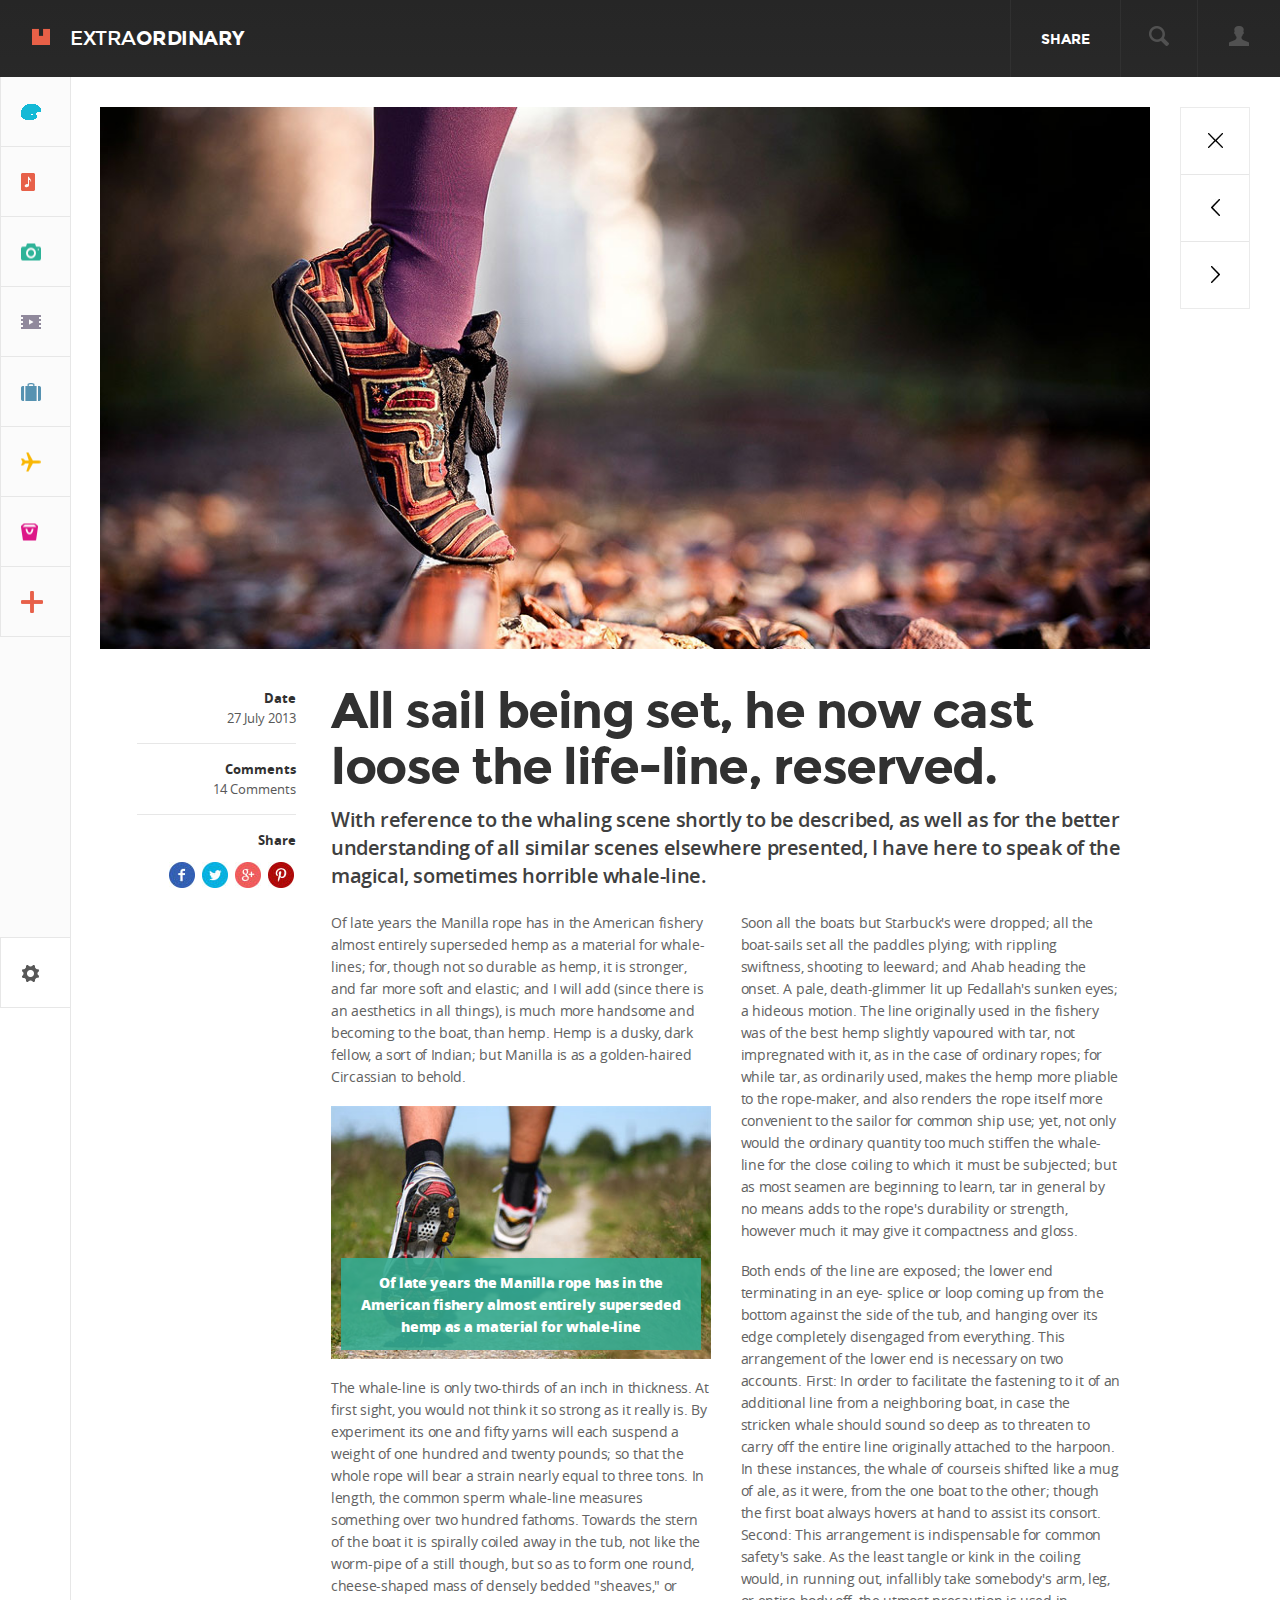
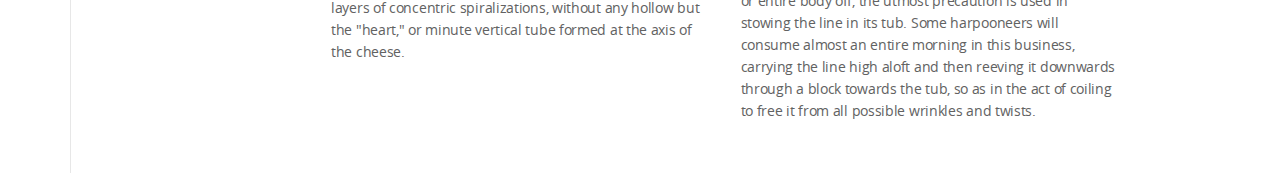
==== details.html @ 8a3b9251 "Details page added" ====
<!DOCTYPE html>
<html lang="en">
<head>
    <meta charset="UTF-8">
    <title>Extraordinary</title>
    <link rel="stylesheet" href="stylesheet.css"/>
    <link rel="stylesheet" href="reset.css"/>
</head>
<body>
    <header>
        <a class="logo" href="index.html">
            <div class="logo-image"><span class="hidden-label">Logo</span></div>
            <h1 class="sitename">Extra<span>ordinary</span></h1>
        </a>
       <div class="account-wrapper">
           <div class="social">
               <span class="social-label">Share</span>
               <ul class="social-menu">
                   <li>
                       <a  class="" href="#">
                           <span class="social-menu-icon social-menu-icon-facebook"></span>
                           <span class="social-menu-label">Facebook</span>
                       </a>
                   </li>
                   <li>
                       <a class="" href="#">
                           <span class="social-menu-icon social-menu-icon-twitter"></span>
                           <span class="social-menu-label">Twitter</span>
                       </a>
                   </li>
                   <li>
                       <a class="" href="#">
                           <span class="social-menu-icon social-menu-icon-google"></span>
                           <span class="social-menu-label"> Google +</span>
                       </a>
                   </li>
                   <li>
                       <a class="" href="#">
                           <span class="social-menu-icon social-menu-icon-pinterest"></span>
                           <span class="social-menu-label">Pinterest</span>
                       </a>
                   </li>
               </ul>
           </div>
           <div class="search">
               <span class="hidden-label">Search</span>
               <div class="search-icon"></div>
           </div>
           <div class="user">
               <span class="hidden-label">User</span>
               <div class="user-icon"></div>
           </div>
       </div>
    </header>
    <div class="page-wrapper">
        <div class="menu">
            <nav class="main-menu">
                <ul>
                    <li class="main-menu-item main-menu-item-palette"><a href="#"><span>Palette</span></a></li>
                    <li class="main-menu-item main-menu-item-music"><a href="#"><span>Music</span></a></li>
                    <li class="main-menu-item main-menu-item-photo"><a href="#"><span>Photo</span></a></li>
                    <li class="main-menu-item main-menu-item-video"><a href="#"><span>Video</span></a></li>
                    <li class="main-menu-item main-menu-item-business"><a href="#"><span>Business</span></a></li>
                    <li class="main-menu-item main-menu-item-travel"><a href="#"><span>Travel</span></a></li>
                    <li class="main-menu-item main-menu-item-shopping"><a href="#"><span>Shopping</span></a></li>
                    <li class="main-menu-item main-menu-item-add"><a href="#"><span>Add new</span></a></li>
                    <li class="main-menu-item-empty"></li>
                    <li class="main-menu-item main-menu-item-settings"><a href="#"></a></li>
                </ul>
            </nav>
        </div>
        <section class="content details-content">
            <article class="article-full">
                <div class="article-image article-full-image">
                    <a href="#"><img src="img/article-details-image.jpg" width="470" height="255" alt="img"/></a>
                </div>

                <div class="article-full-content">
                    <div class="article-full-info">
                        <div class="article-full-info-item article-full-info-date">
                            <span class="article-full-info-label">Date</span>
                            <span class="article-full-info-value">27 July 2013</span>
                        </div>
                        <div class="article-full-info-item article-full-info-comment">
                            <span class="article-full-info-label">Comments</span>
                            <span class="article-full-info-value"><a href="#">14 Comments</a></span>
                        </div>
                        <div class="article-full-info-item article-full-info-share">
                            <span class="article-full-info-label">Share</span>
                            <ul>
                                <li><a class="article-full-info-icon article-full-info-icon-facebook" href="#"></a></li>
                                <li><a class="article-full-info-icon article-full-info-icon-twitter" href="#"></a></li>
                                <li><a class="article-full-info-icon article-full-info-icon-google" href="#"></a></li>
                                <li><a class="article-full-info-icon article-full-info-icon-pinterest" href="#"></a></li>
                            </ul>
                        </div>
                    </div>
                    <div class="article-full-details">
                        <h1 class="article-title article-full-details-title">
                            All sail being set, he now cast loose the life-line, reserved.
                        </h1>
                        <h2 class="article-full-details-subtitle">
                            With reference to the whaling scene shortly to be described, as well as for the better understanding of all similar
                            scenes elsewhere presented, I have here to speak of the magical, sometimes horrible whale-line.
                        </h2>
                        <div class="article-text article-full-details-text article-full-details-text-column">
                            <p>
                                Of late years the Manilla rope has in the American fishery almost entirely
                                superseded hemp as a material for whale-lines; for, though not so durable
                                as hemp, it is stronger, and far more soft and elastic; and I will add (since
                                there is an aesthetics in all things), is much more handsome and becoming
                                to the boat, than hemp. Hemp is a dusky, dark fellow, a sort of Indian; but
                                Manilla is as a golden-haired Circassian to behold.
                            </p>
                            <div class="article-image article-full-details-text-image">
                                <img src="img/article-details-text-image.jpg" width="470" height="255" alt="img"/>
                                <div class="article-full-details-text-image-overlay">
                                    <p>
                                        Of late years the Manilla rope has in the American fishery almost entirely superseded hemp as a material for whale-line
                                    </p>
                                </div>
                            </div>
                            <p>
                                The whale-line is only two-thirds of an inch in thickness. At first sight, you
                                would not think it so strong as it really is. By experiment its one and fifty
                                yarns will each suspend a weight of one hundred and twenty pounds; so
                                that the whole rope will bear a strain nearly equal to three tons. In length,
                                the common sperm whale-line measures something over two hundred
                                fathoms. Towards the stern of the boat it is spirally coiled away in the tub,
                                not like the worm-pipe of a still though, but so as to form one round,
                                cheese-shaped mass of densely bedded "sheaves," or layers of concentric
                                spiralizations, without any hollow but the "heart," or minute vertical tube
                                formed at the axis of the cheese.
                            </p>
                        </div>
                        <div class="article-text article-full-details-text article-full-details-text-column">
                            <p>
                                Soon all the boats but Starbuck's were dropped; all the boat-sails set all the
                                paddles plying; with rippling swiftness, shooting to leeward; and Ahab
                                heading the onset. A pale, death-glimmer lit up Fedallah's sunken eyes; a
                                hideous motion. The line originally used in the fishery was of the best hemp
                                slightly vapoured with tar, not impregnated with it, as in the case of
                                ordinary ropes; for while tar, as ordinarily used, makes the hemp more
                                pliable to the rope-maker, and also renders the rope itself more convenient
                                to the sailor for common ship use; yet, not only would the ordinary quantity
                                too much stiffen the whale-line for the close coiling to which it must be
                                subjected; but as most seamen are beginning to learn, tar in general by no
                                means adds to the rope's durability or strength, however much it may give
                                it compactness and gloss.
                            </p>
                            <p>
                                Both ends of the line are exposed; the lower end terminating in an eye-
                                splice or loop coming up from the bottom against the side of the tub, and
                                hanging over its edge completely disengaged from everything. This
                                arrangement of the lower end is necessary on two accounts. First: In order
                                to facilitate the fastening to it of an additional line from a neighboring boat,
                                in case the stricken whale should sound so deep as to threaten to carry off
                                the entire line originally attached to the harpoon. In these instances, the
                                whale of courseis shifted like a mug of ale, as it were, from the one boat to
                                the other; though the first boat always hovers at hand to assist its consort.
                                Second: This arrangement is indispensable for common safety's sake.
                                As the least tangle or kink in the coiling would, in running out, infallibly take
                                somebody's arm, leg, or entire body off, the utmost precaution is used in
                                stowing the line in its tub. Some harpooneers will consume almost an entire
                                morning in this business, carrying the line high aloft and then reeving it
                                downwards through a block towards the tub, so as in the act of coiling to
                                free it from all possible wrinkles and twists.
                            </p>
                        </div>
                    </div>
                </div>
            </article>
        </section>
        <div class="pagination">
            <ul>
                <li><a class="pagination-item pagination-item-close" href="#"></a></li>
                <li><a class="pagination-item pagination-item-prev" href="#"></a></li>
                <li><a class="pagination-item pagination-item-next" href="#"></a></li>
            </ul>
        </div>
    </div>
</body>
</html>
---- stylesheet.css ----
@font-face {
    font-family: 'montserratbold';
    src: url('fonts/julieta-ulanovsky_montserrat/montserrat-bold-webfont.eot');
    src: url('fonts/julieta-ulanovsky_montserrat/montserrat-bold-webfont.eot?#iefix') format('embedded-opentype'),
    url('fonts/julieta-ulanovsky_montserrat/montserrat-bold-webfont.woff2') format('woff2'),
    url('fonts/julieta-ulanovsky_montserrat/montserrat-bold-webfont.woff') format('woff'),
    url('fonts/julieta-ulanovsky_montserrat/montserrat-bold-webfont.ttf') format('truetype');
    font-weight: normal;
    font-style: normal;
}

@font-face {
    font-family: 'montserratregular';
    src: url('fonts/julieta-ulanovsky_montserrat/montserrat-regular-webfont.eot');
    src: url('fonts/julieta-ulanovsky_montserrat/montserrat-regular-webfont.eot?#iefix') format('embedded-opentype'),
    url('fonts/julieta-ulanovsky_montserrat/montserrat-regular-webfont.woff2') format('woff2'),
    url('fonts/julieta-ulanovsky_montserrat/montserrat-regular-webfont.woff') format('woff'),
    url('fonts/julieta-ulanovsky_montserrat/montserrat-regular-webfont.ttf') format('truetype');
    font-weight: normal;
    font-style: normal;
}

@font-face {
    font-family: 'open_sansbold';
    src: url('fonts/Open_Sans/opensans-bold-webfont.eot');
    src: url('fonts/Open_Sans/opensans-bold-webfont.eot?#iefix') format('embedded-opentype'),
    url('fonts/Open_Sans/opensans-bold-webfont.woff2') format('woff2'),
    url('fonts/Open_Sans/opensans-bold-webfont.woff') format('woff'),
    url('fonts/Open_Sans/opensans-bold-webfont.ttf') format('truetype');
    font-weight: normal;
    font-style: normal;
}

@font-face {
    font-family: 'open_sansbold_italic';
    src: url('fonts/Open_Sans/opensans-bolditalic-webfont.eot');
    src: url('fonts/Open_Sans/opensans-bolditalic-webfont.eot?#iefix') format('embedded-opentype'),
    url('fonts/Open_Sans/opensans-bolditalic-webfont.woff2') format('woff2'),
    url('fonts/Open_Sans/opensans-bolditalic-webfont.woff') format('woff'),
    url('fonts/Open_Sans/opensans-bolditalic-webfont.ttf') format('truetype');
    font-weight: normal;
    font-style: normal;
}

@font-face {
    font-family: 'open_sansextrabold';
    src: url('fonts/Open_Sans/opensans-extrabold-webfont.eot');
    src: url('fonts/Open_Sans/opensans-extrabold-webfont.eot?#iefix') format('embedded-opentype'),
    url('fonts/Open_Sans/opensans-extrabold-webfont.woff2') format('woff2'),
    url('fonts/Open_Sans/opensans-extrabold-webfont.woff') format('woff'),
    url('fonts/Open_Sans/opensans-extrabold-webfont.ttf') format('truetype');
    font-weight: normal;
    font-style: normal;
}

@font-face {
    font-family: 'open_sansextrabold_italic';
    src: url('fonts/Open_Sans/opensans-extrabolditalic-webfont.eot');
    src: url('fonts/Open_Sans/opensans-extrabolditalic-webfont.eot?#iefix') format('embedded-opentype'),
    url('fonts/Open_Sans/opensans-extrabolditalic-webfont.woff2') format('woff2'),
    url('fonts/Open_Sans/opensans-extrabolditalic-webfont.woff') format('woff'),
    url('fonts/Open_Sans/opensans-extrabolditalic-webfont.ttf') format('truetype');
    font-weight: normal;
    font-style: normal;
}

@font-face {
    font-family: 'open_sansitalic';
    src: url('fonts/Open_Sans/opensans-italic-webfont.eot');
    src: url('fonts/Open_Sans/opensans-italic-webfont.eot?#iefix') format('embedded-opentype'),
    url('fonts/Open_Sans/opensans-italic-webfont.woff2') format('woff2'),
    url('fonts/Open_Sans/opensans-italic-webfont.woff') format('woff'),
    url('fonts/Open_Sans/opensans-italic-webfont.ttf') format('truetype');
    font-weight: normal;
    font-style: normal;
}

@font-face {
    font-family: 'open_sanslight';
    src: url('fonts/Open_Sans/opensans-light-webfont.eot');
    src: url('fonts/Open_Sans/opensans-light-webfont.eot?#iefix') format('embedded-opentype'),
    url('fonts/Open_Sans/opensans-light-webfont.woff2') format('woff2'),
    url('fonts/Open_Sans/opensans-light-webfont.woff') format('woff'),
    url('fonts/Open_Sans/opensans-light-webfont.ttf') format('truetype');
    font-weight: normal;
    font-style: normal;
}

@font-face {
    font-family: 'open_sanslight_italic';
    src: url('fonts/Open_Sans/opensans-lightitalic-webfont.eot');
    src: url('fonts/Open_Sans/opensans-lightitalic-webfont.eot?#iefix') format('embedded-opentype'),
    url('fonts/Open_Sans/opensans-lightitalic-webfont.woff2') format('woff2'),
    url('fonts/Open_Sans/opensans-lightitalic-webfont.woff') format('woff'),
    url('fonts/Open_Sans/opensans-lightitalic-webfont.ttf') format('truetype');
    font-weight: normal;
    font-style: normal;
}

@font-face {
    font-family: 'open_sansregular';
    src: url('fonts/Open_Sans/opensans-regular-webfont.eot');
    src: url('fonts/Open_Sans/opensans-regular-webfont.eot?#iefix') format('embedded-opentype'),
    url('fonts/Open_Sans/opensans-regular-webfont.woff2') format('woff2'),
    url('fonts/Open_Sans/opensans-regular-webfont.woff') format('woff'),
    url('fonts/Open_Sans/opensans-regular-webfont.ttf') format('truetype');
    font-weight: normal;
    font-style: normal;
}

@font-face {
    font-family: 'open_sanssemibold';
    src: url('fonts/Open_Sans/opensans-semibold-webfont.eot');
    src: url('fonts/Open_Sans/opensans-semibold-webfont.eot?#iefix') format('embedded-opentype'),
    url('fonts/Open_Sans/opensans-semibold-webfont.woff2') format('woff2'),
    url('fonts/Open_Sans/opensans-semibold-webfont.woff') format('woff'),
    url('fonts/Open_Sans/opensans-semibold-webfont.ttf') format('truetype');
    font-weight: normal;
    font-style: normal;
}

@font-face {
    font-family: 'open_sanssemibold_italic';
    src: url('fonts/Open_Sans/opensans-semibolditalic-webfont.eot');
    src: url('fonts/Open_Sans/opensans-semibolditalic-webfont.eot?#iefix') format('embedded-opentype'),
    url('fonts/Open_Sans/opensans-semibolditalic-webfont.woff2') format('woff2'),
    url('fonts/Open_Sans/opensans-semibolditalic-webfont.woff') format('woff'),
    url('fonts/Open_Sans/opensans-semibolditalic-webfont.ttf') format('truetype');
    font-weight: normal;
    font-style: normal;
}

@font-face {
    font-family: 'entyporegular';
    src: url('fonts/entypo/entypo-webfont.eot');
    src: url('fonts/entypo/entypo-webfont.eot?#iefix') format('embedded-opentype'),
    url('fonts/entypo/entypo-webfont.woff2') format('woff2'),
    url('fonts/entypo/entypo-webfont.woff') format('woff'),
    url('fonts/entypo/entypo-webfont.ttf') format('truetype');
    font-weight: normal;
    font-style: normal;
}

body {
    max-width: 100vw;
    height: 100%;
    margin: 0;
    padding: 0;
}
body, h1, h2, h3, h4, h5, h6 {
    font: 14px/22px 'open_sansregular';
}
.hidden-label {
    display: none;
}
header {
    background: -webkit-linear-gradient(90deg, rgba(255, 255, 255, 0.01) 0%, rgba(35, 36, 37, 0.01) 100%);
    background: -moz-linear-gradient(90deg, rgba(255, 255, 255, 0.01) 0%, rgba(35, 36, 37, 0.01) 100%);
    background: -o-linear-gradient(90deg, rgba(255, 255, 255, 0.01) 0%, rgba(35, 36, 37, 0.01) 100%);
    background: -ms-linear-gradient(90deg, rgba(255, 255, 255, 0.01) 0%, rgba(35, 36, 37, 0.01) 100%);
    background: linear-gradient(0deg, rgba(255, 255, 255, 0.01) 0%, rgba(35, 36, 37, 0.01) 100%);
    background-color:  #262626;
    padding: 0;
}
header:after {
    content: ".";
    display: block;
    height: 0;
    clear: both;
    visibility: hidden;
}
.logo {
    box-sizing: border-box;
    margin: 27px 14px 24px 32px;
    text-align: left;
    float: left;
}
.logo-image, .sitename {
    display: inline-block;
}
.logo-image {
    position: relative;
    width: 18px;
    height: 18px;
}
.logo-image:before {
    position: absolute;
    content: '';
    background: url('img/logo.png') no-repeat center;
    width: 100%;
    height: 100%;
    top: 0;
    left: 0;
}
.sitename {
    font: 20px/1 'montserratregular';
    text-transform: uppercase;
    color: white;
    letter-spacing: -0.5px;
    padding-left: 16px;
}
.sitename span {
    font-family: 'montserratbold';
}
.account-wrapper {
    float: right;
    box-sizing: border-box;
    padding: 0;
}
.social, .search, .user  {
    float: left;
    border-left: 1px solid rgba(235, 235, 235, 0.05);
    box-sizing: border-box;
    vertical-align: middle;
}
.social:hover, .search:hover, .user:hover {
    background: -webkit-linear-gradient(90deg, rgba(255, 255, 255, 0.01) 0%, rgba(35, 36, 37, 0.01) 100%);
    background: -moz-linear-gradient(90deg, rgba(255, 255, 255, 0.01) 0%, rgba(35, 36, 37, 0.01) 100%);
    background: -o-linear-gradient(90deg, rgba(255, 255, 255, 0.01) 0%, rgba(35, 36, 37, 0.01) 100%);
    background: -ms-linear-gradient(90deg, rgba(255, 255, 255, 0.01) 0%, rgba(35, 36, 37, 0.01) 100%);
    background: linear-gradient(0deg, rgba(255, 255, 255, 0.01) 0%, rgba(35, 36, 37, 0.01) 100%);
    background-color:  #1e1e1e;
}
.search {
    padding: 26px 28px 31px;
}
.search-icon, .user-icon {
    position: relative;
    width: 20px;
    height: 20px;
}
.search-icon:before, .user-icon:before {
    position: absolute;
    content: '';
    top: 0;
    left: 0;
    width: 100%;
    height: 100%;
    cursor: pointer;
}

.search-icon:before {
    background: url('img/search.png') no-repeat center;
}
.user {
    padding: 26px 31px 31px;
}
.user-icon:before {
    background: url('img/user.png') no-repeat center;
}
.social {
    position: relative;
    padding: 28px 30px 27px;
}
.social .social-label {
    color: white;
    font: 14px/18px 'montserratbold';
    text-transform: uppercase;
    cursor: pointer;
}
.social .social-menu {
    display: none;
}
.social:hover .social-menu {
    display: block;
}
.social-menu {
    position: absolute;
    top: 100%;
    right: 0;
    background-color: white;
    z-index: 1;
    border: 1px solid #484848;
    box-shadow: 4px 4px 0 0 rgba(0, 0, 0, 0.18);
    border-top-width: 0;

}
.social-menu li {
    border-bottom: 1px solid #e7e7e7;
}
.social-menu li:last-of-type {
    border: 0;
}
.social-menu a {
    display: block;
    padding: 0;
    white-space: nowrap;

}
.social-menu span {
    display: inline-block;
    vertical-align: middle;
}
.social-menu .social-menu-icon {
    padding-right: 15px;
    border-right: 1px solid #e7e7e7;
    position: relative;
    width: 35px;
    height: 44px;
}
.social-menu .social-menu-label {
    color: black;
    text-transform: uppercase;
    font: 13px/44px 'open_sansbold';
    padding: 0 50px 0 11px;
}
.social-menu .social-menu-icon:before {
    position: absolute;
    content: '';
    width: 22px;
    height: 20px;
    background-image: url('img/social-icons.png');
    top: 50%;
    left: 50%;
    transform: translateX(-50%) translateY(-50%);
}

.social-menu-icon-facebook:before {
    background-position: -2px -0px;
}
.social-menu-icon-twitter:before {
    background-position: -24px -22px;
}
.social-menu-icon-google:before {
    background-position: -24px -0px;
}
.social-menu-icon-pinterest:before {
    background-position: -2px -22px;
}
.page-wrapper {
    position: relative;
}
.menu {
    width: 70px;
    position: absolute;
    border-right: 1px solid #e7e7e7;
    bottom: 0;
    top: 0;
}
.main-menu ul {
    padding: 0;
    margin: 0;
}
.main-menu-item {
    list-style-type: none;
    line-height: 0;
    border: 0;
}
.main-menu-item a {
    text-transform: uppercase;
    background-color: rgba(249, 249, 249, 0.7);
    position: relative;
    text-decoration: none;
    font: 14px/18px 'montserratbold';
    color: white;
    display: inline-block;
    min-width: 70px;
    min-height: 70px;
    box-sizing: border-box;
    border: 1px solid #e7e7e7;
    border-top-width: 0;
    border-right-width: 0;
    white-space: nowrap;
}
.main-menu-item a:before {
    background-image: url('img/icons.png');
    position: absolute;
    content:'';
    top: 50%;
    left: 20px;
    transform: translateY(-50%);
    z-index: 2;
    width: 20px;
}
.main-menu-item a:hover:before {
    background-image: url('img/icons-hover.png');
}

.main-menu-item-palette a:before {
    background-position: -2px -64px;
    height: 16px;
}
.main-menu-item-music a:before {
    background-position: -2px -157px;
    height: 18px;
}
.main-menu-item-photo a:before {
    background-position: -2px -45px;
    height: 17px;
}
.main-menu-item-video a:before {
    background-position: -2px -102px;
    height: 14px;
}
.main-menu-item-business a:before {
    background-position: -2px -82px;
    height: 18px;
}
.main-menu-item-travel a:before {
    background-position: -2px -24px;
    height: 19px;
}
.main-menu-item-shopping a:before {
    background-position: -2px -118px;
    height: 17px;
}
.main-menu-item-add a:before {
    background-position: -2px -0px;
    width: 22px;
    height: 22px;
}
.main-menu-item a span {
    display: none;
}
.main-menu-item a:hover {
    border-color: transparent;
}
.main-menu-item a:hover:before {
    background-color: transparent;
}
.main-menu-item a:hover span {
    background-color: #5692b1;
    display: block;
    padding: 27px 20px 25px 64px;
    box-shadow: 0 2px 4px 0 rgba(23, 23, 23, 0.17);
    z-index: 1;
    position: absolute;
    color: white;
}
.main-menu-item-empty {
    background-color: rgba(249, 249, 249, 0.7);
    height: 300px;
    border-bottom: 1px solid #e7e7e7;
}
.main-menu-item-settings a {
    background-color: white;
}
.main-menu-item-settings a:before {
    background-position: -2px -135px;
    height: 22px;
}
.main-menu-item-settings a:hover {
    background-color: white;
    border-bottom: 1px solid #e7e7e7;
}
.main-menu-item-settings a:hover:before {
    background-image: url('img/icons.png');
}
.content {
    margin: 0;
    padding: 15px;
    padding-left: 85px;
    box-sizing: border-box;
}
.content:after {
    content: ".";
    display: block;
    height: 0;
    clear: both;
    visibility: hidden;
}

.article-column {
    float: left;
    width: 33.3%;
    padding: 15px;
    box-sizing: border-box;
}
.article {
    border: 1px solid #ebebeb;
    border-bottom: 5px solid;
    margin-bottom: 30px;
}
.article-column:first-child article:first-child {
    border-bottom-color: #2eb398;
}
.article-column:first-child article:nth-child(2) {
    border-bottom-width: 1px;
    border-bottom-color: #ebebeb;
    padding: 5px;
}
.article-column:nth-child(2) article:first-child {
border-bottom-color: #e76049;
}
.article-column:nth-child(2) article:nth-child(2) {
    border-bottom-color: #90899c;
}
.article-column:nth-child(3) article:first-child {
border-bottom-color: #5692b1;
}
.article-column:nth-child(3) article:nth-child(2) {
    border-bottom-color: #14b9d6;
}
a.article-image {
    font-size: 0;
    vertical-align: top;
}
.article-content {
    padding: 21px 28px 10px;
    position: relative;
}
.article-content:before {
    content: '';
    position: absolute;
    left: 46px;
    bottom: 0;
    width: 0;
    height: 0;
    border-left: 11px solid transparent;
    border-right: 11px solid transparent;
    border-bottom: 11px solid #ffffff;
    top: -11px;
}
.article-image {
    position: relative;
    line-height: 0;
}
.article-image img {
    width: 100% !important;
    height: auto !important;
}
.article-image .image-overlay {
    position: relative;
    line-height: 0;
}
.article-image .image-overlay:before {
    background-color: rgba(231, 96, 73, 0.8);
    top: 0;
    left: 0;
    right: 0;
    bottom: 0;
    content: '';
    position: absolute;
}
.read-more-button {
    display: block;
    position: absolute;
    top: 50%;
    left: 50%;
    transform: translateX(-50%) translateY(-50%);
    border: 4px solid #ffffff;
    white-space: nowrap;
}
.read-more-button-arrow {
    position: relative;
    width: 55px;
    min-height: 54px;
    display: inline-block;
    vertical-align: top;
}
.read-more-button-arrow:before {
    position: absolute;
    background: url('img/read-more-arrow.png') no-repeat center;
    content: '';
    top: 50%;
    left: 50%;
    transform: translateX(-50%) translateY(-50%);
    width: 20px;
    height: 10px;
}
.read-more-button-label {
    font: 24px/30px 'montserratbold';
    color: #ffffff;
    text-transform: uppercase;
    vertical-align: top;
    padding: 14px 18px 10px 21px;
    border-left: 4px solid white;
    display: inline-block;
    letter-spacing: -0.5px;
}
.article-info {
    padding: 0 3px;
}
.article-info-date, .article-info-comment {
    font: 12px/1 'open_sanssemibold';
    letter-spacing: -0.3px;
    display: inline-block;
    position: relative;
    padding-left: 20px;
    padding-right: 18px;
    color:  #9d9d9d;
}
.article-info-date:before,
.article-info-comment:before {
    position: absolute;
    content: '';
    top: 0;
    left: 0;
    background-image: url(img/info-icons.png);
    width: 14px;
    height: 13px;
}
.article-info-comment a {
    color:  #9d9d9d;
}
.article-info-comment a:hover {
    text-decoration: none;
}
.article-info-comment:before {
    background-position: -2px -0px;
}
.article-info-date:before {
    background-position: -2px -15px;
}
.article-title {
    font: 26px/30px 'montserratbold';
    letter-spacing: -0.5px;
    margin: 0;
    padding: 16px 0 10px;
}
.article-text {
    margin: 0;
    padding-bottom: 18px;
    letter-spacing: -0.3px;
}
.details-content {
    padding-right: 130px;
    padding-top: 30px;
    padding-left: 100px;
}
.article-full-content {
    padding-top: 24px;
}
.article-full-info {
    float: left;
    width: 22%;
    text-align: right;
    padding-right: 35px;
    box-sizing: border-box;
    padding-left: 3.5%;
}
.article-full-info-item {
    border-bottom: 1px solid #e7e7e7;
    padding-top: 15px;
    padding-bottom: 15px;
}
.article-full-info-item:last-child {
    border-bottom: none;
}
.article-full-info-item span {
    display: block;
    font-size: 13px;
    line-height: 20px;
}
.article-full-info-label {
    font-family: 'open_sansbold';
    color: #313131;
}
.article-full-info-value {
    font-family: 'open_sansregular';
    color: #585858;
}
.article-full-info-comment .article-full-info-value a {
    font-family: 'open_sansregular';
    color: #585858;
}
.article-full-info-share ul {
    padding-top: 12px;
    padding-right: 2px;
}
.article-full-info-share li {
    display: inline-block;
    list-style: none;
}
.article-full-info-icon {
    display: inline-block;
    position: relative;
    width: 26px;
    height: 26px;
    margin-left: 3px;
}
.article-full-info-icon:before {
    position: absolute;
    content: '';
    width: 26px;
    height: 26px;
    background-image: url('img/share-icons.png');
    top: 50%;
    left: 50%;
    transform: translateX(-50%) translateY(-50%);
}
.article-full-info-icon-facebook:before {
    background-position: -2px -0px;
}
.article-full-info-icon-twitter:before {
    background-position: -30px -28px;
}
.article-full-info-icon-google:before {
    background-position: -30px -0px;
}
.article-full-info-icon-pinterest:before {
    background-position: -2px -28px;
}
.article-full-details {
    float: left;
    width: 78%;
    box-sizing: border-box;
}
.article-full-details-title {
    font-size: 50px;
    color: #313131;
    line-height: 56px;
    letter-spacing: -1.5px;
    padding-top: 10px;
    padding-bottom: 11px;
}
.article-full-details-subtitle {
    font-family: 'open_sanssemibold';
    font-size: 20px;
    color: #404040;
    line-height: 28px;
    letter-spacing: -0.4px;
    padding-bottom: 22px;
}
.article-full-details-text p {
    font-family: 'open_sansregular';
    font-size: 14px;
    color: #626262;
    line-height: 22px;
    padding-bottom: 18px;
}
.article-full-details-text-column {
    float: left;
    width: 50%;
    box-sizing: border-box;
    padding-right: 30px;
}
.article-full-details-text-image {
    position: relative;
    margin-bottom: 18px;
}
.article-full-details-text-image .article-full-details-text-image-overlay {
    position: absolute;
    bottom: 9px;
    left: 10px;
    right: 10px;
    background-color: rgba(52, 171, 144, 0.9);
}
.article-full-details-text-image .article-full-details-text-image-overlay p {
    font-family: 'open_sansextrabold';
    padding: 13px;
    text-align: center;
    color: #ffffff;
}
.pagination {
    width: 70px;
    position: absolute;
    top: 30px;
    right: 30px;
}
.pagination ul {
    padding: 0;
    margin: 0;
    border: 1px solid #ebebeb;
}
.pagination li {
    list-style-type: none;
    border-bottom: 1px solid #e7e7e7;
}
.pagination li:last-child {
    border-bottom: none;
}
.pagination-item {
    width: 70px;
    height: 66px;
    display: block;
    position: relative;
    box-sizing: border-box;
}
.pagination-item:before {
position: absolute;
content: '';
background-image: url('img/pagination.png');
top: 50%;
left: 50%;
transform: translateX(-50%) translateY(-50%);
}
.pagination-item-close:before {
    background-position: -2px -0px;
    width: 16px;
    height: 16px;
}
.pagination-item-prev:before {
    background-position: -2px -36px;
    width: 10px;
    height: 18px;
}
.pagination-item-next:before {
    background-position: -2px -17px;
    width: 10px;
    height: 18px;
}
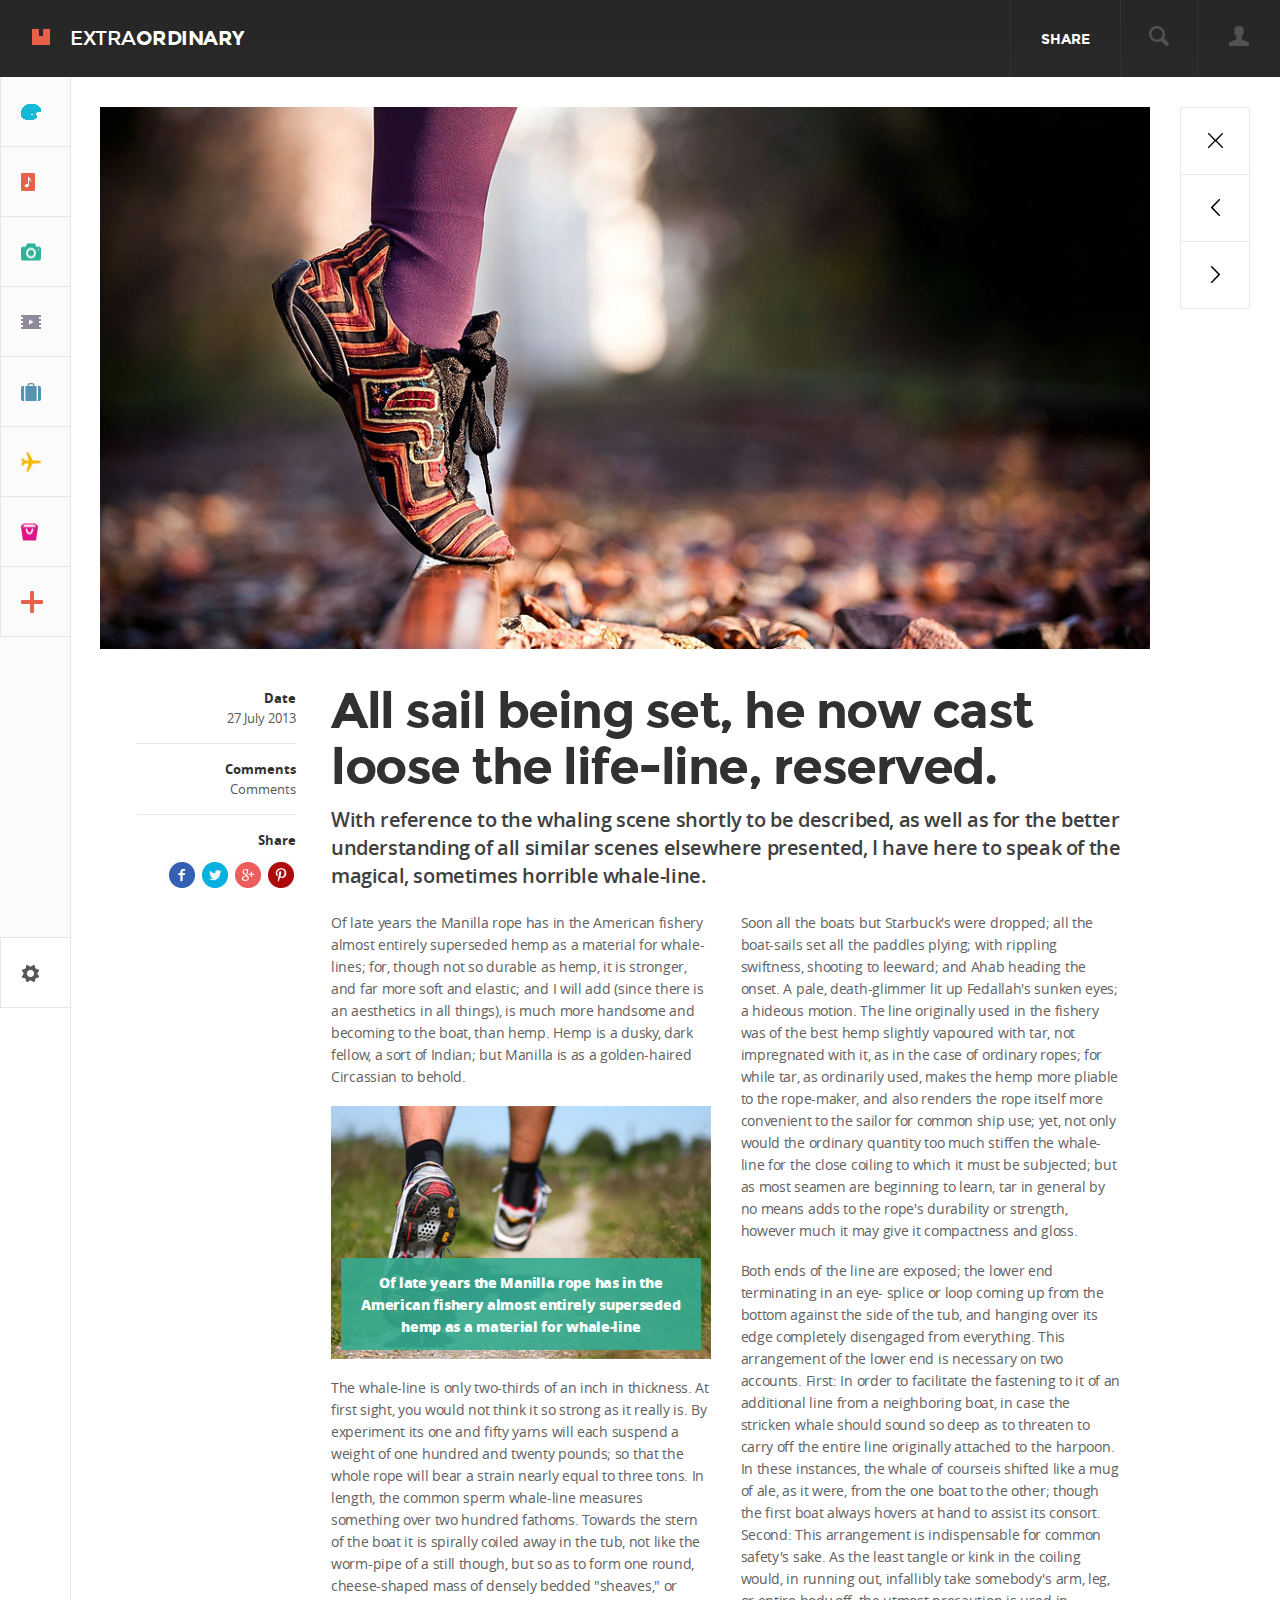
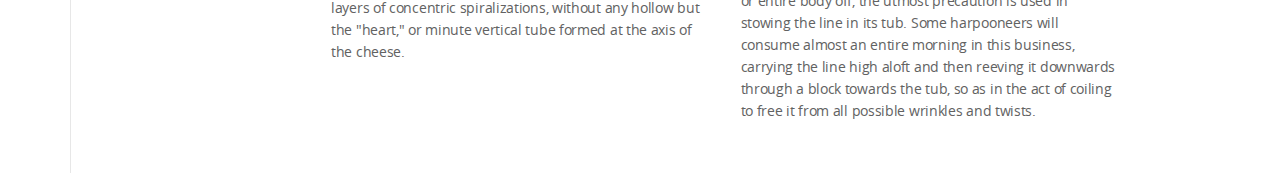
==== commit 0b093ac1: "script updated" ====
--- a/details.html
+++ b/details.html
@@ -83,7 +83,7 @@
                         </div>
                         <div class="article-full-info-item article-full-info-comment">
                             <span class="article-full-info-label">Comments</span>
-                            <span class="article-full-info-value"><a href="#">14 Comments</a></span>
+                            <span class="article-full-info-value"><a href="details.html#disqus_thread"> Comments</a></span>
                         </div>
                         <div class="article-full-info-item article-full-info-share">
                             <span class="article-full-info-label">Share</span>
@@ -170,6 +170,27 @@
                     </div>
                 </div>
             </article>
+            <div id="disqus_thread"></div>
+            <script>
+
+                /**
+                 *  RECOMMENDED CONFIGURATION VARIABLES: EDIT AND UNCOMMENT THE SECTION BELOW TO INSERT DYNAMIC VALUES FROM YOUR PLATFORM OR CMS.
+                 *  LEARN WHY DEFINING THESE VARIABLES IS IMPORTANT: https://disqus.com/admin/universalcode/#configuration-variables */
+
+                 var disqus_config = function () {
+                 //this.page.url = details.html;  // Replace PAGE_URL with your page's canonical URL variable
+                 this.page.identifier = article_1_identifier; // Replace PAGE_IDENTIFIER with your page's unique identifier variable
+                    DISQUSWIDGETS.getCount({reset: true});
+                 };
+
+                (function() { // DON'T EDIT BELOW THIS LINE
+                    var d = document, s = d.createElement('script');
+                    s.src = '//extra-ordinary-details-html.disqus.com/embed.js';
+                    s.setAttribute('data-timestamp', +new Date());
+                    (d.head || d.body).appendChild(s);
+                })();
+            </script>
+            <noscript>Please enable JavaScript to view the <a href="https://disqus.com/?ref_noscript">comments powered by Disqus.</a></noscript>
         </section>
         <div class="pagination">
             <ul>
@@ -179,5 +200,7 @@
             </ul>
         </div>
     </div>
+    <script id="dsq-count-scr" src="//extra-ordinary-details-html.disqus.com/count.js" async></script>
+    <!--<script>DISQUSWIDGETS.getCount({reset: true});</script>-->
 </body>
 </html>